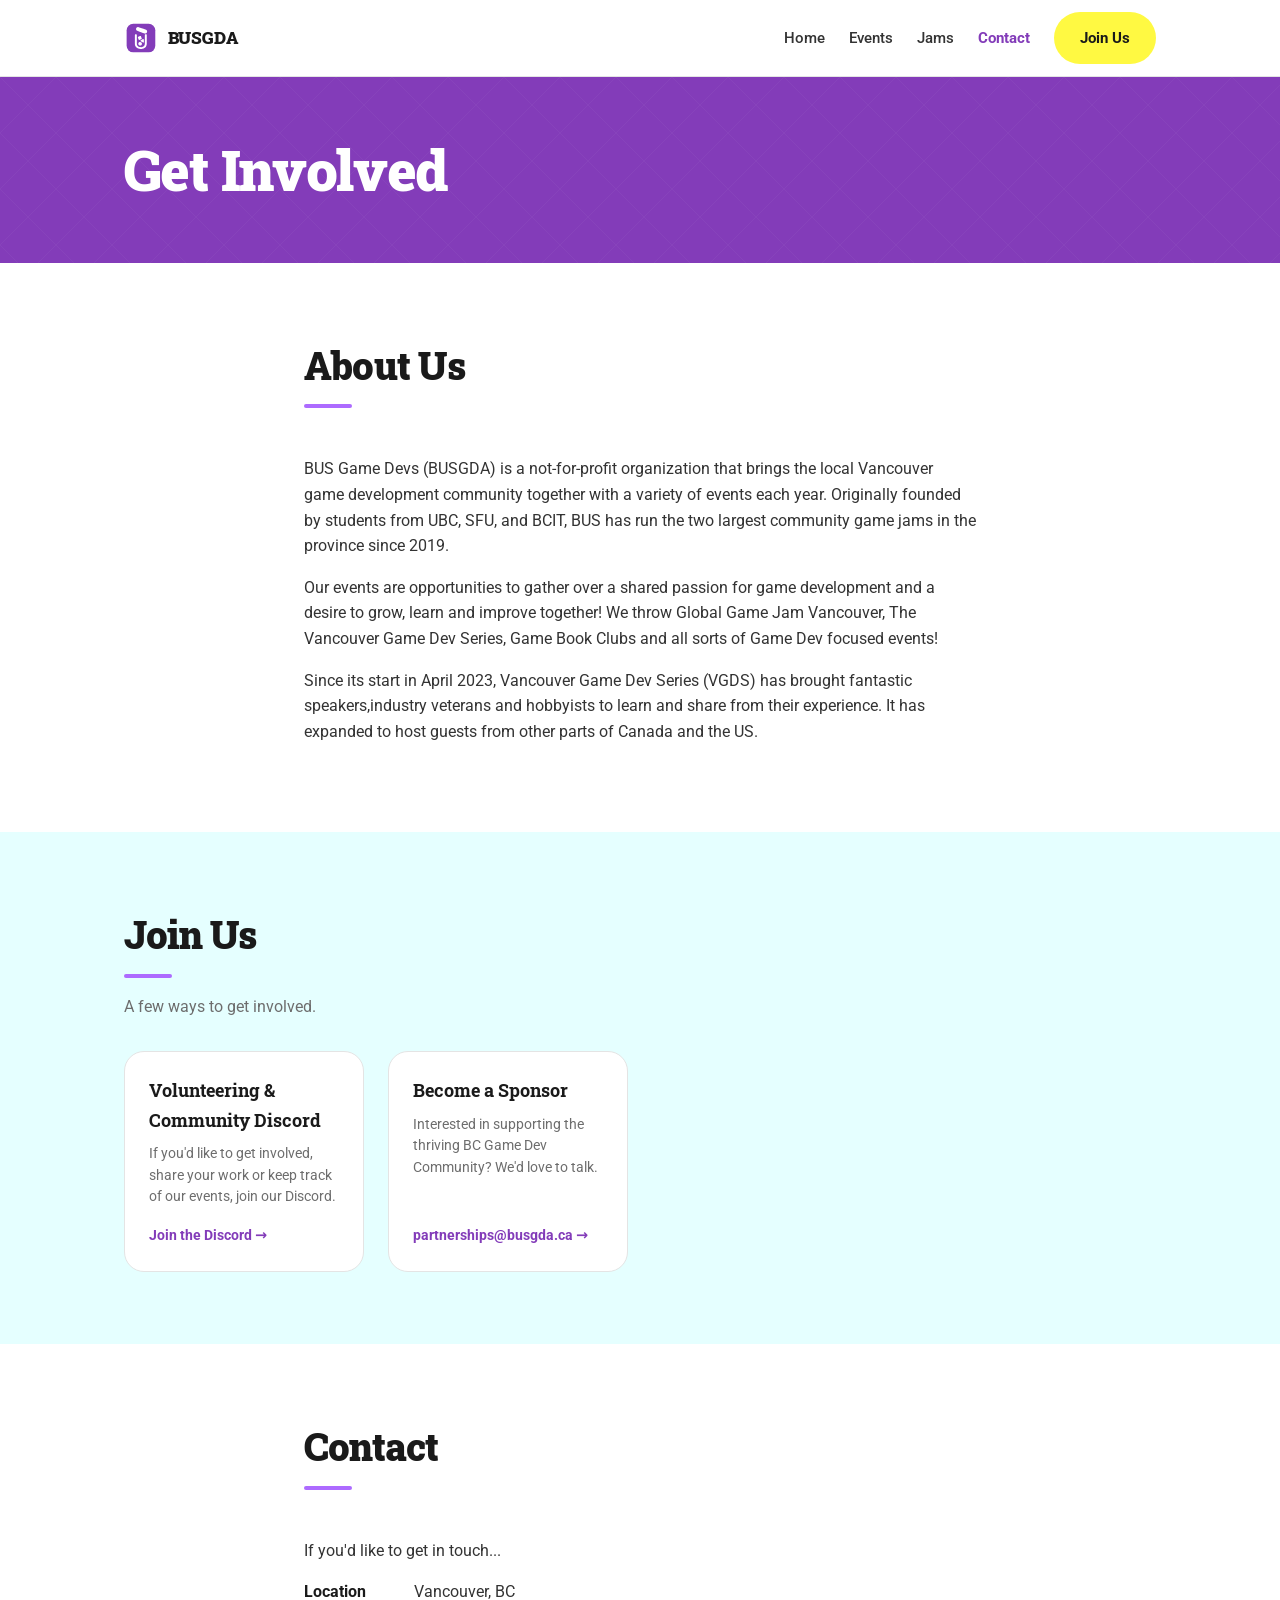
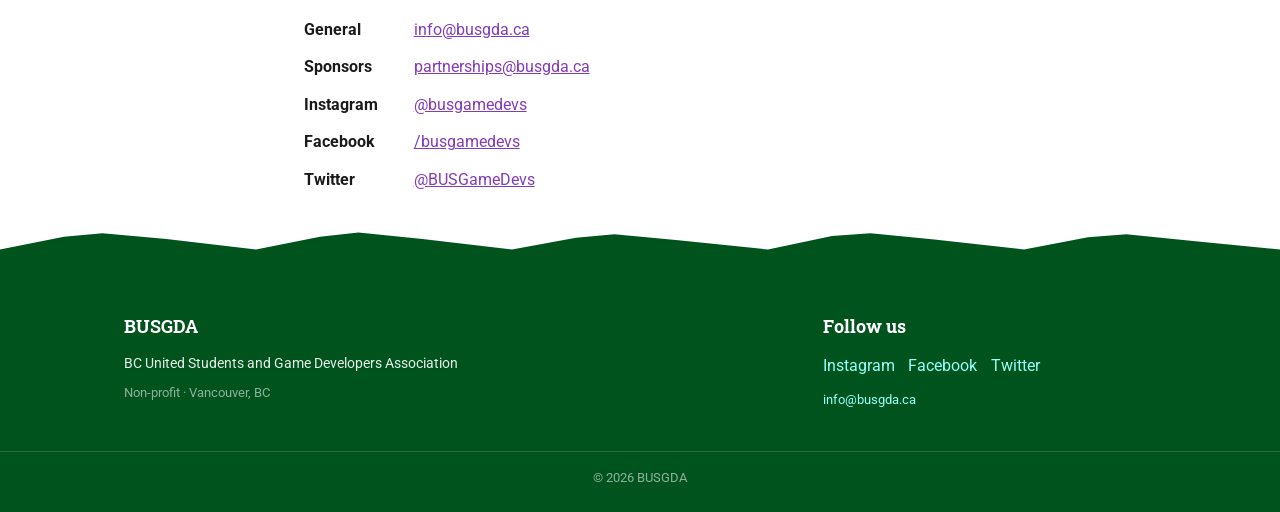
==== contact.html @ 0bbb5b32 "Demo" ====
<!DOCTYPE html>
<html lang="en">
<head>
  <meta charset="UTF-8">
  <meta name="viewport" content="width=device-width, initial-scale=1.0">
  <title>Contact & Join - BUSGDA</title>
  <meta name="description" content="Get in touch with BUSGDA, or find a way to get involved.">

  <link rel="icon" type="image/svg+xml" href="assets/logos/svgs/Logo-IconOnly-WhiteOnPurple-RoundedSquare.svg">

  <link rel="preconnect" href="https://fonts.googleapis.com">
  <link rel="preconnect" href="https://fonts.gstatic.com" crossorigin>
<link rel="stylesheet" href="css/styles.css">
<link href="https://fonts.googleapis.com/css2?family=Roboto+Slab:wght@400;700;900&family=Roboto:wght@400;500;700;900&display=swap" rel="stylesheet">
</head>
<body>

  <header class="site-header">
    <div class="container header-inner">
      <a href="index.html" class="brand">
        <img src="assets/logos/svgs/Logo-IconOnly-WhiteOnPurple-RoundedSquare.svg" alt="" class="brand-mark">
        <span class="brand-name">BUSGDA</span>
      </a>
      <nav class="site-nav" id="site-nav" aria-label="Main">
        <a href="index.html">Home</a>
        <a href="events.html">Events</a>
        <a href="jams.html">Jams</a>
        <a href="contact.html" aria-current="page">Contact</a>
      </nav>
      <a href="#join" class="btn btn-primary nav-cta">Join Us</a>
            <button class="nav-toggle" type="button" aria-label="Toggle menu" aria-expanded="false" aria-controls="site-nav">
        <span></span>
        <span></span>
        <span></span>
      </button>
    </div>
  </header>

  <header class="page-header">
    <div class="page-header-pattern" aria-hidden="true"></div>
    <div class="container">
      <h1 class="page-title">Get Involved</h1>
    </div>
  </header>

  <section class="section" id="about">
    <div class="container narrow">
      <h2 class="section-title">About Us</h2>
      <p>
        BUS Game Devs (BUSGDA) is a not-for-profit organization that brings
        the local Vancouver game development community together with a
        variety of events each year. Originally founded by students from UBC,
        SFU, and BCIT, BUS has run the two largest community game jams
        in the province since 2019. 
      </p>
      <p>
        Our events are opportunities to gather over a shared passion
         for game development and a desire to grow, learn and 
         improve together! We throw Global Game Jam Vancouver, The Vancouver Game Dev Series,
         Game Book Clubs and all sorts of Game Dev focused events!
      </p>
      <p>
        Since its start in April 2023, Vancouver Game Dev Series (VGDS) has brought 
        fantastic speakers,industry veterans and hobbyists to learn and share
        from their experience. It has expanded to host guests from other 
        parts of Canada and the US.
    </p>
    </div>
  </section>

  <section class="section section-alt" id="join">
    <div class="container">
      <h2 class="section-title">Join Us</h2>
      <p class="section-lead">A few ways to get involved.</p>
      <div class="join-grid">
        <div class="join-card">
          <h3>Volunteering & Community Discord</h3>
          <p>If you'd like to get involved, share your work or keep track of our events, join our Discord.</p>
          <a class="join-link" href="https://discord.gg/fd2dR9jjfb" target="_blank" rel="noopener">Join the Discord →</a>
        </div>
        <div class="join-card">
          <h3>Become a Sponsor</h3>
          <p>Interested in supporting the thriving BC Game Dev Community? We'd love to talk.</p>
          <a class="join-link" href="mailto:partnerships@busgda.ca">partnerships@busgda.ca →</a>
        </div>
        <!-- <div class="join-card">
          <h3>Any additions</h3>
          <p>What it is ig?</p>
          <span class="link-placeholder">Signup link</span>
        </div> -->
      </div>
    </div>
  </section>

  <section class="section" id="contact">
    <div class="container narrow">
      <h2 class="section-title">Contact</h2>
      <p>
        If you'd like to get in touch...
      </p>
      <ul class="contact-list">
        <li><strong>Location</strong> Vancouver, BC</li>
        <li><strong>General</strong> <a href="mailto:info@busgda.ca">info@busgda.ca</a></li>
        <li><strong>Sponsors</strong> <a href="mailto:partnerships@busgda.ca">partnerships@busgda.ca</a></li>
        <li><strong>Instagram</strong> <a href="https://www.instagram.com/busgamedevs/" target="_blank" rel="noopener">@busgamedevs</a></li>
        <li><strong>Facebook</strong> <a href="https://www.facebook.com/busgamedevs/" target="_blank" rel="noopener">/busgamedevs</a></li>
        <li><strong>Twitter</strong> <a href="https://twitter.com/BUSGameDevs" target="_blank" rel="noopener">@BUSGameDevs</a></li>
      </ul>
    </div>
  </section>
      
  
  
  <div class="footer-mountains" aria-hidden="true"></div>

  <footer class="site-footer">
    <div class="container footer-inner">
      <div class="footer-col">
        <h3>BUSGDA</h3>
        <p>BC United Students and Game Developers Association</p>
        <p class="footer-note">Non-profit · Vancouver, BC</p>
      </div>
      <div class="footer-col">
        <h3>Follow us</h3>
        <ul class="social-list">
          <li><a href="https://www.instagram.com/busgamedevs/" target="_blank" rel="noopener">Instagram</a></li>
          <li><a href="https://www.facebook.com/busgamedevs/" target="_blank" rel="noopener">Facebook</a></li>
          <li><a href="https://twitter.com/BUSGameDevs" target="_blank" rel="noopener">Twitter</a></li>
        </ul>
        <p class="footer-note"><a href="mailto:info@busgda.ca">info@busgda.ca</a></p>
          </div>
    </div>
    <div class="footer-bottom">
      <p>© <span id="year"></span> BUSGDA</p>
    </div>
  </footer>

  <script src="js/main.js"></script>
</body>
</html>
---- css/styles.css ----
/*Only change styles down here, no custom colors anywhere or it gets hard to track*/
:root {
  --purple:       #AD6BFF;
  --purple-deep:  #833CB9;
  --yellow:       #FFF942;
  --mint:         #96FFF7;
  --mint-light:   #E5FFFF;
  --teal:         #80EBDC;
  --teal-soft:    #A8FFFB;
  --teal-bright:  #49CCAB;
  --green:        #00683B;
  --green-deep:   #00531D;
  --green-mid:    #204E3A;
  --blue:         #28A1F8;
  --gold:         #BC8A03;

  --ink:      #1a1a1a;
  --body:     #333333;
  --muted:    #6d6d6d;
  --line:     #e4e4e4;
  --paper:    #ffffff;
  --paper-soft:#fafafa;

  /* Fonts */
  --font-display: 'Roboto Slab', Georgia, serif;
  --font-body:    'Roboto', system-ui, -apple-system, sans-serif;

  /* Layout */
  --container: 1080px;
  --radius:    12px;
  --radius-lg: 20px;

  --space-1: 0.5rem;
  --space-2: 1rem;
  --space-3: 1.5rem;
  --space-4: 2rem;
  --space-5: 3rem;
  --space-6: 4.5rem;
  --space-7: 6rem;
}

*, *::before, *::after { box-sizing: border-box; }

html { scroll-behavior: smooth; }

body {
  margin: 0;
  font-family: var(--font-body);
  font-size: 16px;
  line-height: 1.6;
  color: var(--body);
  background: var(--paper);
  -webkit-font-smoothing: antialiased;
}

img { max-width: 100%; display: block; }

a { color: var(--purple-deep); }

.container {
  width: 100%;
  max-width: var(--container);
  margin: 0 auto;
  padding: 0 var(--space-3);
}
.container.narrow { max-width: 720px; }

/*  Buttons  */

.btn {
  display: inline-flex;
  align-items: center;
  justify-content: center;
  padding: 0.75rem 1.5rem;
  border-radius: 999px;
  font-family: var(--font-body);
  font-weight: 700;
  font-size: 0.95rem;
  text-decoration: none;
  border: 2px solid transparent;
  cursor: pointer;
  transition: transform 0.12s ease, background 0.15s ease, color 0.15s ease;
}
.btn:hover { transform: translateY(-1px); }

.btn-primary {
  background: var(--yellow);
  color: var(--ink);
}
.btn-primary:hover { background: #fff; }

.btn-outline {
  background: transparent;
  color: #fff;
  border-color: rgba(255,255,255,0.55);
}
.btn-outline:hover { background: rgba(255,255,255,0.12); }

.btn-small { padding: 0.5rem 1rem; font-size: 0.85rem; }

/*  Header  */

.site-header {
  position: sticky;
  top: 0;
  z-index: 50;
  background: rgba(255,255,255,0.95);
  border-bottom: 1px solid var(--line);
}

.header-inner {
  display: flex;
  align-items: center;
  gap: var(--space-3);
  padding-top: 0.75rem;
  padding-bottom: 0.75rem;
}

.brand {
  display: inline-flex;
  align-items: center;
  gap: 0.6rem;
  text-decoration: none;
  color: var(--ink);
  font-weight: 900;
  font-family: var(--font-display);
}
.brand-mark {
  width: 34px;
  height: 34px;
  display: inline-flex;
  align-items: center;
  justify-content: center;
  background: var(--purple-deep);
  color: #fff;
  border-radius: 8px;
  font-size: 1.1rem;
}
.brand-name { font-size: 1.05rem; letter-spacing: -0.01em; }

.site-nav {
  display: none;
  flex-direction: column;
  position: absolute;
  top: 100%;
  left: 0;
  right: 0;
  background: #fff;
  border-bottom: 1px solid var(--line);
  padding: var(--space-2) var(--space-3);
  gap: 0.25rem;
}
.site-nav a {
  color: var(--body);
  text-decoration: none;
  font-weight: 500;
  font-size: 0.95rem;
  padding: 0.6rem 0;
}
.site-nav a:hover { color: var(--purple-deep); }

body.nav-open .site-nav { display: flex; }

.nav-cta { display: none; }

.nav-toggle {
  display: inline-flex;
  flex-direction: column;
  gap: 5px;
  background: transparent;
  border: 0;
  padding: 8px;
  margin-left: auto;
  cursor: pointer;
}
.nav-toggle span {
  display: block;
  width: 22px;
  height: 2px;
  background: var(--ink);
  border-radius: 2px;
  transition: transform 0.2s ease, opacity 0.2s ease;
}
body.nav-open .nav-toggle span:nth-child(1) {
  transform: translateY(7px) rotate(45deg);
}
body.nav-open .nav-toggle span:nth-child(2) { opacity: 0; }
body.nav-open .nav-toggle span:nth-child(3) {
  transform: translateY(-7px) rotate(-45deg);
}

@media (min-width: 720px) {
  .site-nav {
    display: flex;
    flex-direction: row;
    position: static;
    background: transparent;
    border-bottom: 0;
    padding: 0;
    gap: var(--space-3);
    margin-left: auto;
  }
  .site-nav a { padding: 0; }
  .nav-cta { display: inline-flex; }
  .nav-toggle { display: none; }
}

/*  Hero  */

.hero {
  position: relative;
  background: var(--purple-deep);
  color: #fff;
  padding: var(--space-7) 0;
  overflow: hidden;
}
.hero-pattern {
  position: absolute;
  inset: 0;
  pointer-events: none;
  opacity: 0.55;
  background-image:
    linear-gradient(45deg, transparent 49.4%, rgba(255,255,255,0.07) 49.4%, rgba(255,255,255,0.07) 50.6%, transparent 50.6%),
    linear-gradient(-45deg, transparent 49.4%, rgba(255,255,255,0.07) 49.4%, rgba(255,255,255,0.07) 50.6%, transparent 50.6%);
  background-size: 56px 56px;
}
.hero-inner {
  position: relative;
  z-index: 1;
  text-align: center;
}
.hero-sub {
  font-size: clamp(1rem, 2vw, 1.2rem);
  max-width: 44rem;
  margin: 0 auto var(--space-4);
  color: rgba(255,255,255,0.92);
  line-height: 1.55;
}
.hero-actions {
  display: flex;
  gap: var(--space-2);
  justify-content: center;
  flex-wrap: wrap;
}
.hero-logo-wrap {
  margin: 0 auto var(--space-4);
  max-width: 480px;
}
.hero-logo {
  width: 100%;
  height: auto;
  display: block;
}

/*  Sections  */

.section { padding: var(--space-6) 0; }
.section-alt { background: var(--mint-light); }

.section-title {
  font-family: var(--font-display);
  font-size: clamp(1.75rem, 4vw, 2.4rem);
  font-weight: 900;
  letter-spacing: -0.02em;
  color: var(--ink);
  margin: 0 0 var(--space-4);
  display: inline-block;
}
.section-title::after {
  content: "";
  display: block;
  width: 3rem;
  height: 4px;
  background: var(--purple);
  border-radius: 2px;
  margin-top: 0.5rem;
}
.section-title-spaced { margin-top: var(--space-6); }

.section-lead {
  max-width: 40rem;
  margin: -1rem 0 var(--space-4);
  color: var(--muted);
}

.empty-state {
  color: var(--muted);
  font-style: italic;
  grid-column: 1 / -1;
}

/*   FLAG temporary. */

.placeholder-img {
  display: flex;
  align-items: center;
  justify-content: center;
  width: 100%;
  aspect-ratio: 16 / 9;
  background: #0a0a0a;
  color: #39FF14;
  font-family: ui-monospace, 'SF Mono', Menlo, Consolas, monospace;
  font-size: 0.7rem;
  letter-spacing: 0.15em;
  text-transform: uppercase;
  border: 1px dashed #39FF14;
  border-radius: var(--radius);
  text-align: center;
  padding: 0.5rem;
}

/*  Events  */

.event-grid {
  display: grid;
  grid-template-columns: repeat(auto-fill, minmax(280px, 1fr));
  gap: var(--space-3);
}

.event-card {
  background: var(--paper);
  border: 1px solid var(--line);
  border-radius: var(--radius-lg);
  overflow: hidden;
  display: flex;
  flex-direction: column;
  transition: transform 0.15s ease, box-shadow 0.15s ease;
}
.event-card:hover {
  transform: translateY(-2px);
  box-shadow: 0 10px 28px rgba(0,0,0,0.08);
}
.event-card-past { opacity: 0.68; }
.event-card-past:hover { opacity: 1; }

.event-image {
  width: 100%;
  aspect-ratio: 16 / 9;
  object-fit: cover;
}

.event-body {
  padding: var(--space-3);
  display: flex;
  flex-direction: column;
  gap: 0.4rem;
  flex: 1;
}
.event-date {
  margin: 0;
  font-size: 0.78rem;
  font-weight: 700;
  color: var(--purple-deep);
  text-transform: uppercase;
  letter-spacing: 0.06em;
}
.event-title {
  font-family: var(--font-display);
  font-size: 1.2rem;
  margin: 0;
  color: var(--ink);
}
.event-location, .event-desc {
  margin: 0;
  font-size: 0.9rem;
  color: var(--muted);
  line-height: 1.5;
}
.event-actions {
  margin-top: auto;
  padding-top: var(--space-2);
}

/*  Jams  */

.jam-grid {
  display: grid;
  grid-template-columns: repeat(auto-fill, minmax(260px, 1fr));
  gap: var(--space-3);
}

.jam-card {
  background: var(--paper);
  border: 1px solid var(--line);
  border-radius: var(--radius-lg);
  padding: var(--space-3);
  display: flex;
  flex-direction: column;
  gap: 0.75rem;
}
.jam-logo-wrap {
  height: 120px;
  display: flex;
  align-items: center;
  justify-content: center;
  background: var(--paper-soft);
  border-radius: var(--radius);
  overflow: hidden;
}
.jam-logo {
  max-width: 80%;
  max-height: 80%;
  object-fit: contain;
}
.jam-logo-placeholder {
  width: 100%;
  height: 100%;
  aspect-ratio: auto;
  border-radius: 0;
}
.jam-name {
  font-family: var(--font-display);
  font-size: 1.15rem;
  margin: 0;
  color: var(--ink);
}
.jam-blurb {
  margin: 0;
  font-size: 0.9rem;
  color: var(--muted);
  line-height: 1.5;
  flex: 1;
}
.jam-link {
  font-weight: 700;
  font-size: 0.9rem;
  color: var(--purple-deep);
  text-decoration: none;
}
.jam-link:hover { text-decoration: underline; }

/*  Sponsors  */

.sponsor-grid {
  display: grid;
  grid-template-columns: repeat(auto-fill, minmax(160px, 1fr));
  gap: var(--space-3);
}
.sponsor {
  display: flex;
  align-items: center;
  justify-content: center;
  aspect-ratio: 3 / 2;
  padding: 1.25rem;
  background: var(--paper);
  border: 1px solid var(--line);
  border-radius: var(--radius);
  text-decoration: none;
  transition: transform 0.15s ease, box-shadow 0.15s ease;
}
.sponsor:hover {
  transform: translateY(-2px);
  box-shadow: 0 8px 20px rgba(0,0,0,0.07);
}
.sponsor img {
  max-width: 100%;
  max-height: 100%;
  object-fit: contain;
}
.sponsor-placeholder {
  aspect-ratio: auto;
  width: 100%;
  height: 100%;
  border-radius: 0;
  font-size: 0.65rem;
}

/*  Join  */

.join-grid {
  display: grid;
  grid-template-columns: repeat(auto-fill, minmax(240px, 1fr));
  gap: var(--space-3);
}
.join-card {
  background: var(--paper);
  border: 1px solid var(--line);
  border-radius: var(--radius-lg);
  padding: var(--space-3);
  display: flex;
  flex-direction: column;
  gap: 0.5rem;
}
.join-card h3 {
  font-family: var(--font-display);
  font-size: 1.15rem;
  margin: 0;
  color: var(--ink);
}
.join-card p {
  margin: 0;
  font-size: 0.9rem;
  color: var(--muted);
  line-height: 1.5;
}
.link-placeholder {
  margin-top: auto;
  padding-top: 0.5rem;
  font-size: 0.8rem;
  font-style: italic;
  color: var(--gold);
}

/*  Footer  */

.site-footer {
  background: var(--green-deep);
  color: rgba(255,255,255,0.9);
  padding: var(--space-5) 0 var(--space-3);
}
.footer-inner {
  display: grid;
  grid-template-columns: 1fr;
  gap: var(--space-4);
}
@media (min-width: 640px) {
  .footer-inner { grid-template-columns: 2fr 1fr; }
}
.footer-col h3 {
  font-family: var(--font-display);
  font-size: 1.1rem;
  color: #fff;
  margin: 0 0 0.75rem;
}
.footer-col p {
  margin: 0 0 0.5rem;
  font-size: 0.9rem;
  line-height: 1.55;
}
.footer-col a {
  color: var(--mint);
  text-decoration: none;
}
.footer-col a:hover { text-decoration: underline; }
.footer-note {
  color: rgba(255,255,255,0.55) !important;
  font-size: 0.82rem !important;
}
.social-list {
  list-style: none;
  padding: 0;
  margin: 0 0 0.75rem;
  display: flex;
  flex-wrap: wrap;
  gap: 0.85rem;
}
.footer-bottom {
  border-top: 1px solid rgba(255,255,255,0.15);
  margin-top: var(--space-4);
  padding-top: var(--space-2);
  text-align: center;
  font-size: 0.8rem;
  color: rgba(255,255,255,0.55);
}
.footer-bottom p { margin: 0; }

/*  Sub-page header  */

.page-header {
  position: relative;
  background: var(--purple-deep);
  color: #fff;
  padding: var(--space-5) 0;
  overflow: hidden;
}
.page-header-pattern {
  position: absolute;
  inset: 0;
  pointer-events: none;
  opacity: 0.55;
  background-image:
    linear-gradient(45deg, transparent 49.4%, rgba(255,255,255,0.07) 49.4%, rgba(255,255,255,0.07) 50.6%, transparent 50.6%),
    linear-gradient(-45deg, transparent 49.4%, rgba(255,255,255,0.07) 49.4%, rgba(255,255,255,0.07) 50.6%, transparent 50.6%);
  background-size: 56px 56px;
}
.page-title {
  position: relative;
  z-index: 1;
  font-family: var(--font-display);
  font-size: clamp(2rem, 6vw, 3.5rem);
  font-weight: 900;
  letter-spacing: -0.02em;
  margin: 0;
}

.site-nav a[aria-current="page"] {
  color: var(--purple-deep);
  font-weight: 700;
}

img.brand-mark {
  border-radius: 8px;
  object-fit: contain;
  background: transparent;
}

/*  Callout for focus eventbrite */

.callout {
  background: var(--mint-light);
  border-left: 4px solid var(--purple);
  border-radius: var(--radius);
  padding: var(--space-2) var(--space-3);
  margin-bottom: var(--space-4);
}
.callout p { margin: 0; }

.section-more {
  margin-top: var(--space-3);
}

/*  Contact list  */

.contact-list {
  list-style: none;
  padding: 0;
  margin: 0;
  display: grid;
  gap: 0.75rem;
}
.contact-list li {
  display: flex;
  flex-wrap: wrap;
  gap: 0.5rem 0.85rem;
  align-items: baseline;
}
.contact-list strong {
  min-width: 6rem;
  color: var(--ink);
}

/*  Join card link  */

.join-link {
  margin-top: auto;
  padding-top: 0.5rem;
  font-weight: 700;
  font-size: 0.9rem;
  color: var(--purple-deep);
  text-decoration: none;
}
.join-link:hover { text-decoration: underline; }


/* mobile support*/
.site-nav { display: none; }
@media (min-width: 720px) {
  .site-nav { display: flex; }
}


/*Art*/
.site-footer {
  position: relative;
}

.site-footer::before {
  content: "";
  position: absolute;
  left: 0;
  right: 0;
  top: -68px;
  height: 70px;
  background-image: url("data:image/svg+xml;utf8,<svg xmlns='http://www.w3.org/2000/svg' viewBox='0 0 2000 120' preserveAspectRatio='none'><path fill='%2300531D' d='M0,90 L100,68 L160,62 L260,72 L400,90 L500,68 L560,61 L660,72 L800,90 L900,70 L960,64 L1060,74 L1200,90 L1300,67 L1360,62 L1460,73 L1600,90 L1700,69 L1760,64 L1860,75 L2000,90 L2000,120 L0,120 Z'/></svg>");
  background-repeat: no-repeat;
  background-size: 100% 100%;
  pointer-events: none;
}
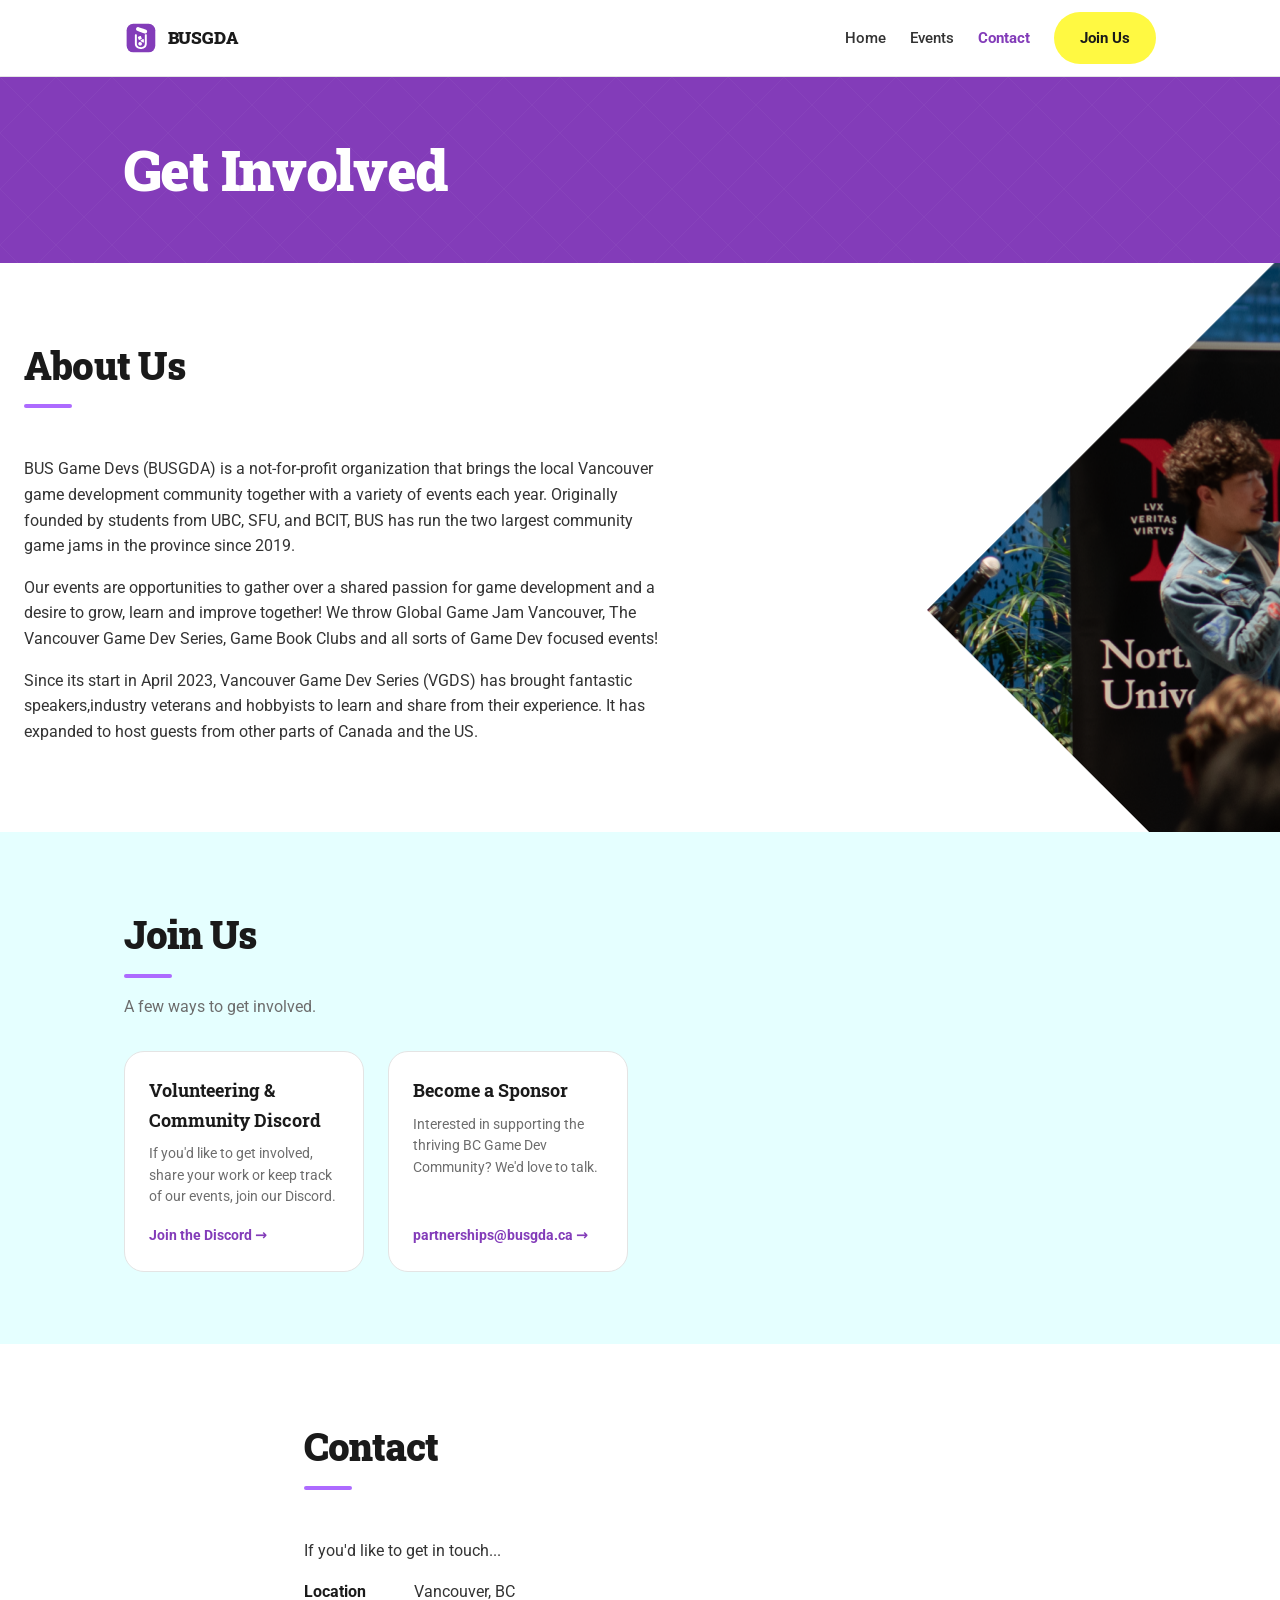
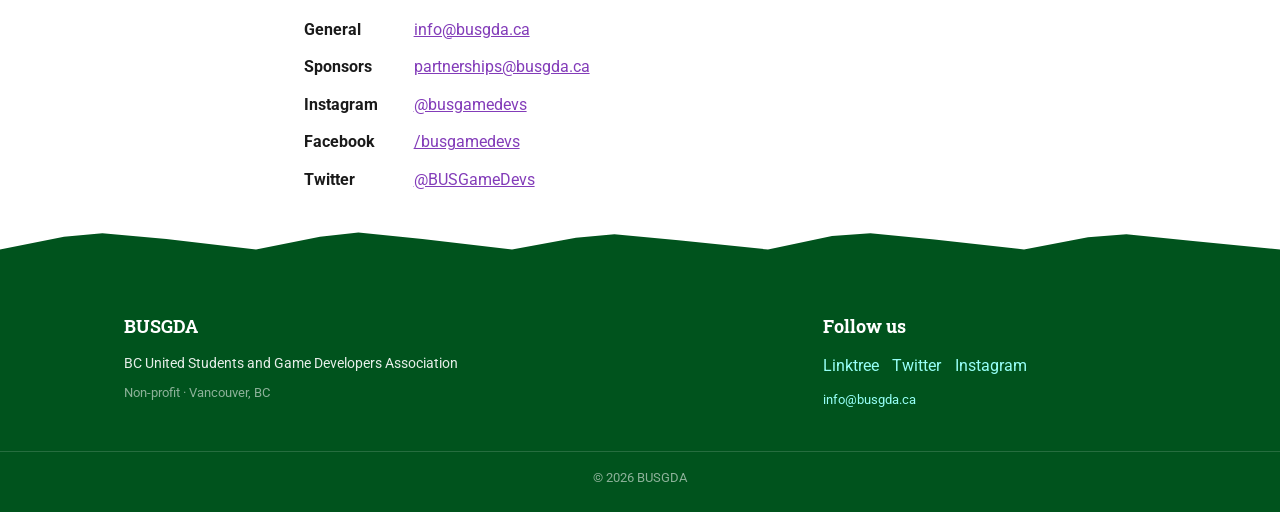
==== commit 57e854c0: "Kyle update! Adding photos and content" ====
--- a/contact.html
+++ b/contact.html
@@ -1,5 +1,6 @@
 <!DOCTYPE html>
 <html lang="en">
+
 <head>
   <meta charset="UTF-8">
   <meta name="viewport" content="width=device-width, initial-scale=1.0">
@@ -10,9 +11,12 @@
 
   <link rel="preconnect" href="https://fonts.googleapis.com">
   <link rel="preconnect" href="https://fonts.gstatic.com" crossorigin>
-<link rel="stylesheet" href="css/styles.css">
-<link href="https://fonts.googleapis.com/css2?family=Roboto+Slab:wght@400;700;900&family=Roboto:wght@400;500;700;900&display=swap" rel="stylesheet">
+  <link rel="stylesheet" href="css/styles.css">
+  <link
+    href="https://fonts.googleapis.com/css2?family=Roboto+Slab:wght@400;700;900&family=Roboto:wght@400;500;700;900&display=swap"
+    rel="stylesheet">
 </head>
+
 <body>
 
   <header class="site-header">
@@ -24,11 +28,10 @@
       <nav class="site-nav" id="site-nav" aria-label="Main">
         <a href="index.html">Home</a>
         <a href="events.html">Events</a>
-        <a href="jams.html">Jams</a>
         <a href="contact.html" aria-current="page">Contact</a>
       </nav>
       <a href="#join" class="btn btn-primary nav-cta">Join Us</a>
-            <button class="nav-toggle" type="button" aria-label="Toggle menu" aria-expanded="false" aria-controls="site-nav">
+      <button class="nav-toggle" type="button" aria-label="Toggle menu" aria-expanded="false" aria-controls="site-nav">
         <span></span>
         <span></span>
         <span></span>
@@ -43,28 +46,30 @@
     </div>
   </header>
 
-  <section class="section" id="about">
-    <div class="container narrow">
-      <h2 class="section-title">About Us</h2>
-      <p>
-        BUS Game Devs (BUSGDA) is a not-for-profit organization that brings
-        the local Vancouver game development community together with a
-        variety of events each year. Originally founded by students from UBC,
-        SFU, and BCIT, BUS has run the two largest community game jams
-        in the province since 2019. 
-      </p>
-      <p>
-        Our events are opportunities to gather over a shared passion
-         for game development and a desire to grow, learn and 
-         improve together! We throw Global Game Jam Vancouver, The Vancouver Game Dev Series,
-         Game Book Clubs and all sorts of Game Dev focused events!
-      </p>
-      <p>
-        Since its start in April 2023, Vancouver Game Dev Series (VGDS) has brought 
-        fantastic speakers,industry veterans and hobbyists to learn and share
-        from their experience. It has expanded to host guests from other 
-        parts of Canada and the US.
-    </p>
+  <section class="section  landing-about-us" id="about">
+    <div class="about-text">
+      <div class="container">
+        <h2 class="section-title">About Us</h2>
+        <p>
+          BUS Game Devs (BUSGDA) is a not-for-profit organization that brings
+          the local Vancouver game development community together with a
+          variety of events each year. Originally founded by students from UBC,
+          SFU, and BCIT, BUS has run the two largest community game jams
+          in the province since 2019.
+        </p>
+        <p>
+          Our events are opportunities to gather over a shared passion
+          for game development and a desire to grow, learn and
+          improve together! We throw Global Game Jam Vancouver, The Vancouver Game Dev Series,
+          Game Book Clubs and all sorts of Game Dev focused events!
+        </p>
+        <p>
+          Since its start in April 2023, Vancouver Game Dev Series (VGDS) has brought
+          fantastic speakers,industry veterans and hobbyists to learn and share
+          from their experience. It has expanded to host guests from other
+          parts of Canada and the US.
+        </p>
+      </div>
     </div>
   </section>
 
@@ -76,7 +81,8 @@
         <div class="join-card">
           <h3>Volunteering & Community Discord</h3>
           <p>If you'd like to get involved, share your work or keep track of our events, join our Discord.</p>
-          <a class="join-link" href="https://discord.gg/fd2dR9jjfb" target="_blank" rel="noopener">Join the Discord →</a>
+          <a class="join-link" href="https://discord.gg/fd2dR9jjfb" target="_blank" rel="noopener">Join the Discord
+            →</a>
         </div>
         <div class="join-card">
           <h3>Become a Sponsor</h3>
@@ -102,15 +108,18 @@
         <li><strong>Location</strong> Vancouver, BC</li>
         <li><strong>General</strong> <a href="mailto:info@busgda.ca">info@busgda.ca</a></li>
         <li><strong>Sponsors</strong> <a href="mailto:partnerships@busgda.ca">partnerships@busgda.ca</a></li>
-        <li><strong>Instagram</strong> <a href="https://www.instagram.com/busgamedevs/" target="_blank" rel="noopener">@busgamedevs</a></li>
-        <li><strong>Facebook</strong> <a href="https://www.facebook.com/busgamedevs/" target="_blank" rel="noopener">/busgamedevs</a></li>
-        <li><strong>Twitter</strong> <a href="https://twitter.com/BUSGameDevs" target="_blank" rel="noopener">@BUSGameDevs</a></li>
+        <li><strong>Instagram</strong> <a href="https://www.instagram.com/busgamedevs/" target="_blank"
+            rel="noopener">@busgamedevs</a></li>
+        <li><strong>Facebook</strong> <a href="https://www.facebook.com/busgamedevs/" target="_blank"
+            rel="noopener">/busgamedevs</a></li>
+        <li><strong>Twitter</strong> <a href="https://twitter.com/BUSGameDevs" target="_blank"
+            rel="noopener">@BUSGameDevs</a></li>
       </ul>
     </div>
   </section>
-      
-  
-  
+
+
+
   <div class="footer-mountains" aria-hidden="true"></div>
 
   <footer class="site-footer">
@@ -123,12 +132,12 @@
       <div class="footer-col">
         <h3>Follow us</h3>
         <ul class="social-list">
+          <li><a href="https://linktr.ee/busgamedevs" target="_blank" rel="noopener">Linktree</a></li>
+          <li><a href="https://twitter.com/BUSGameDevs" target="_blank" rel="noopener">Twitter</a></li>
           <li><a href="https://www.instagram.com/busgamedevs/" target="_blank" rel="noopener">Instagram</a></li>
-          <li><a href="https://www.facebook.com/busgamedevs/" target="_blank" rel="noopener">Facebook</a></li>
-          <li><a href="https://twitter.com/BUSGameDevs" target="_blank" rel="noopener">Twitter</a></li>
         </ul>
         <p class="footer-note"><a href="mailto:info@busgda.ca">info@busgda.ca</a></p>
-          </div>
+      </div>
     </div>
     <div class="footer-bottom">
       <p>© <span id="year"></span> BUSGDA</p>
@@ -137,4 +146,5 @@
 
   <script src="js/main.js"></script>
 </body>
+
 </html>
--- a/css/styles.css
+++ b/css/styles.css
@@ -1,34 +1,33 @@
-
 /*Only change styles down here, no custom colors anywhere or it gets hard to track*/
 :root {
-  --purple:       #AD6BFF;
-  --purple-deep:  #833CB9;
-  --yellow:       #FFF942;
-  --mint:         #96FFF7;
-  --mint-light:   #E5FFFF;
-  --teal:         #80EBDC;
-  --teal-soft:    #A8FFFB;
-  --teal-bright:  #49CCAB;
-  --green:        #00683B;
-  --green-deep:   #00531D;
-  --green-mid:    #204E3A;
-  --blue:         #28A1F8;
-  --gold:         #BC8A03;
-
-  --ink:      #1a1a1a;
-  --body:     #333333;
-  --muted:    #6d6d6d;
-  --line:     #e4e4e4;
-  --paper:    #ffffff;
-  --paper-soft:#fafafa;
+  --purple: #AD6BFF;
+  --purple-deep: #833CB9;
+  --yellow: #FFF942;
+  --mint: #96FFF7;
+  --mint-light: #E5FFFF;
+  --teal: #80EBDC;
+  --teal-soft: #A8FFFB;
+  --teal-bright: #49CCAB;
+  --green: #00683B;
+  --green-deep: #00531D;
+  --green-mid: #204E3A;
+  --blue: #28A1F8;
+  --gold: #BC8A03;
+
+  --ink: #1a1a1a;
+  --body: #333333;
+  --muted: #6d6d6d;
+  --line: #e4e4e4;
+  --paper: #ffffff;
+  --paper-soft: #fafafa;
 
   /* Fonts */
   --font-display: 'Roboto Slab', Georgia, serif;
-  --font-body:    'Roboto', system-ui, -apple-system, sans-serif;
+  --font-body: 'Roboto', system-ui, -apple-system, sans-serif;
 
   /* Layout */
   --container: 1080px;
-  --radius:    12px;
+  --radius: 12px;
   --radius-lg: 20px;
 
   --space-1: 0.5rem;
@@ -40,9 +39,15 @@
   --space-7: 6rem;
 }
 
-*, *::before, *::after { box-sizing: border-box; }
-
-html { scroll-behavior: smooth; }
+*,
+*::before,
+*::after {
+  box-sizing: border-box;
+}
+
+html {
+  scroll-behavior: smooth;
+}
 
 body {
   margin: 0;
@@ -54,9 +59,14 @@
   -webkit-font-smoothing: antialiased;
 }
 
-img { max-width: 100%; display: block; }
-
-a { color: var(--purple-deep); }
+img {
+  max-width: 100%;
+  display: block;
+}
+
+a {
+  color: var(--purple-deep);
+}
 
 .container {
   width: 100%;
@@ -64,7 +74,60 @@
   margin: 0 auto;
   padding: 0 var(--space-3);
 }
-.container.narrow { max-width: 720px; }
+
+.container.narrow {
+  max-width: 720px;
+}
+
+.about-text {
+  max-width: 700px;
+}
+
+.landing-about-us {
+  background-image: url("../assets/marketingPhotos/VGDSPhoto1.png");
+  background-size: auto;
+
+  background-repeat: no-repeat;
+  background-position: calc(50% + 900px) calc(10% - 200px);
+}
+
+.landing-next-up {
+  background-image: url("../assets/marketingPhotos/BCGameJamPhoto1.png");
+  background-size: auto;
+
+  background-position: calc(50% - 800px) calc(50%);
+  background-repeat: no-repeat;
+}
+
+.landing-next-up-content {
+  padding-left: 400px
+}
+
+.hstack {
+  display: flex;
+  flex-direction: row;
+  align-items: center;
+  overflow: hidden;
+  gap: 0.5rem;
+  padding: 0px;
+}
+
+.diamond-style {
+
+  flex: 0 0 auto;
+  height: 500px;
+  object-fit: cover;
+  overflow: hidden;
+}
+
+
+
+.hstack>* {
+  overflow: hidden;
+  flex-shrink: 1;
+  justify-content: flex-start;
+}
+
 
 /*  Buttons  */
 
@@ -82,22 +145,34 @@
   cursor: pointer;
   transition: transform 0.12s ease, background 0.15s ease, color 0.15s ease;
 }
-.btn:hover { transform: translateY(-1px); }
+
+.btn:hover {
+  transform: translateY(-1px);
+}
 
 .btn-primary {
   background: var(--yellow);
   color: var(--ink);
 }
-.btn-primary:hover { background: #fff; }
+
+.btn-primary:hover {
+  background: #fff;
+}
 
 .btn-outline {
   background: transparent;
   color: #fff;
-  border-color: rgba(255,255,255,0.55);
-}
-.btn-outline:hover { background: rgba(255,255,255,0.12); }
-
-.btn-small { padding: 0.5rem 1rem; font-size: 0.85rem; }
+  border-color: rgba(255, 255, 255, 0.55);
+}
+
+.btn-outline:hover {
+  background: rgba(255, 255, 255, 0.12);
+}
+
+.btn-small {
+  padding: 0.5rem 1rem;
+  font-size: 0.85rem;
+}
 
 /*  Header  */
 
@@ -105,7 +180,7 @@
   position: sticky;
   top: 0;
   z-index: 50;
-  background: rgba(255,255,255,0.95);
+  background: rgba(255, 255, 255, 0.95);
   border-bottom: 1px solid var(--line);
 }
 
@@ -126,6 +201,7 @@
   font-weight: 900;
   font-family: var(--font-display);
 }
+
 .brand-mark {
   width: 34px;
   height: 34px;
@@ -137,7 +213,11 @@
   border-radius: 8px;
   font-size: 1.1rem;
 }
-.brand-name { font-size: 1.05rem; letter-spacing: -0.01em; }
+
+.brand-name {
+  font-size: 1.05rem;
+  letter-spacing: -0.01em;
+}
 
 .site-nav {
   display: none;
@@ -151,6 +231,7 @@
   padding: var(--space-2) var(--space-3);
   gap: 0.25rem;
 }
+
 .site-nav a {
   color: var(--body);
   text-decoration: none;
@@ -158,11 +239,18 @@
   font-size: 0.95rem;
   padding: 0.6rem 0;
 }
-.site-nav a:hover { color: var(--purple-deep); }
-
-body.nav-open .site-nav { display: flex; }
-
-.nav-cta { display: none; }
+
+.site-nav a:hover {
+  color: var(--purple-deep);
+}
+
+body.nav-open .site-nav {
+  display: flex;
+}
+
+.nav-cta {
+  display: none;
+}
 
 .nav-toggle {
   display: inline-flex;
@@ -174,6 +262,7 @@
   margin-left: auto;
   cursor: pointer;
 }
+
 .nav-toggle span {
   display: block;
   width: 22px;
@@ -182,10 +271,15 @@
   border-radius: 2px;
   transition: transform 0.2s ease, opacity 0.2s ease;
 }
+
 body.nav-open .nav-toggle span:nth-child(1) {
   transform: translateY(7px) rotate(45deg);
 }
-body.nav-open .nav-toggle span:nth-child(2) { opacity: 0; }
+
+body.nav-open .nav-toggle span:nth-child(2) {
+  opacity: 0;
+}
+
 body.nav-open .nav-toggle span:nth-child(3) {
   transform: translateY(-7px) rotate(-45deg);
 }
@@ -201,10 +295,23 @@
     gap: var(--space-3);
     margin-left: auto;
   }
-  .site-nav a { padding: 0; }
-  .nav-cta { display: inline-flex; }
-  .nav-toggle { display: none; }
-}
+
+  .site-nav a {
+    padding: 0;
+  }
+
+  .nav-cta {
+    display: inline-flex;
+  }
+
+  .nav-toggle {
+    display: none;
+  }
+}
+
+/* Index */
+
+
 
 /*  Hero  */
 
@@ -215,38 +322,44 @@
   padding: var(--space-7) 0;
   overflow: hidden;
 }
+
 .hero-pattern {
   position: absolute;
   inset: 0;
   pointer-events: none;
   opacity: 0.55;
   background-image:
-    linear-gradient(45deg, transparent 49.4%, rgba(255,255,255,0.07) 49.4%, rgba(255,255,255,0.07) 50.6%, transparent 50.6%),
-    linear-gradient(-45deg, transparent 49.4%, rgba(255,255,255,0.07) 49.4%, rgba(255,255,255,0.07) 50.6%, transparent 50.6%);
+    linear-gradient(45deg, transparent 49.4%, rgba(255, 255, 255, 0.07) 49.4%, rgba(255, 255, 255, 0.07) 50.6%, transparent 50.6%),
+    linear-gradient(-45deg, transparent 49.4%, rgba(255, 255, 255, 0.07) 49.4%, rgba(255, 255, 255, 0.07) 50.6%, transparent 50.6%);
   background-size: 56px 56px;
 }
+
 .hero-inner {
   position: relative;
   z-index: 1;
   text-align: center;
 }
+
 .hero-sub {
   font-size: clamp(1rem, 2vw, 1.2rem);
   max-width: 44rem;
   margin: 0 auto var(--space-4);
-  color: rgba(255,255,255,0.92);
+  color: rgba(255, 255, 255, 0.92);
   line-height: 1.55;
 }
+
 .hero-actions {
   display: flex;
   gap: var(--space-2);
   justify-content: center;
   flex-wrap: wrap;
 }
+
 .hero-logo-wrap {
   margin: 0 auto var(--space-4);
   max-width: 480px;
 }
+
 .hero-logo {
   width: 100%;
   height: auto;
@@ -255,8 +368,13 @@
 
 /*  Sections  */
 
-.section { padding: var(--space-6) 0; }
-.section-alt { background: var(--mint-light); }
+.section {
+  padding: var(--space-6) 0;
+}
+
+.section-alt {
+  background: var(--mint-light);
+}
 
 .section-title {
   font-family: var(--font-display);
@@ -267,6 +385,7 @@
   margin: 0 0 var(--space-4);
   display: inline-block;
 }
+
 .section-title::after {
   content: "";
   display: block;
@@ -276,7 +395,10 @@
   border-radius: 2px;
   margin-top: 0.5rem;
 }
-.section-title-spaced { margin-top: var(--space-6); }
+
+.section-title-spaced {
+  margin-top: var(--space-6);
+}
 
 .section-lead {
   max-width: 40rem;
@@ -327,12 +449,19 @@
   flex-direction: column;
   transition: transform 0.15s ease, box-shadow 0.15s ease;
 }
+
 .event-card:hover {
   transform: translateY(-2px);
-  box-shadow: 0 10px 28px rgba(0,0,0,0.08);
-}
-.event-card-past { opacity: 0.68; }
-.event-card-past:hover { opacity: 1; }
+  box-shadow: 0 10px 28px rgba(0, 0, 0, 0.08);
+}
+
+.event-card-past {
+  opacity: 0.68;
+}
+
+.event-card-past:hover {
+  opacity: 1;
+}
 
 .event-image {
   width: 100%;
@@ -347,6 +476,7 @@
   gap: 0.4rem;
   flex: 1;
 }
+
 .event-date {
   margin: 0;
   font-size: 0.78rem;
@@ -355,18 +485,22 @@
   text-transform: uppercase;
   letter-spacing: 0.06em;
 }
+
 .event-title {
   font-family: var(--font-display);
   font-size: 1.2rem;
   margin: 0;
   color: var(--ink);
 }
-.event-location, .event-desc {
+
+.event-location,
+.event-desc {
   margin: 0;
   font-size: 0.9rem;
   color: var(--muted);
   line-height: 1.5;
 }
+
 .event-actions {
   margin-top: auto;
   padding-top: var(--space-2);
@@ -389,6 +523,7 @@
   flex-direction: column;
   gap: 0.75rem;
 }
+
 .jam-logo-wrap {
   height: 120px;
   display: flex;
@@ -398,23 +533,27 @@
   border-radius: var(--radius);
   overflow: hidden;
 }
+
 .jam-logo {
   max-width: 80%;
   max-height: 80%;
   object-fit: contain;
 }
+
 .jam-logo-placeholder {
   width: 100%;
   height: 100%;
   aspect-ratio: auto;
   border-radius: 0;
 }
+
 .jam-name {
   font-family: var(--font-display);
   font-size: 1.15rem;
   margin: 0;
   color: var(--ink);
 }
+
 .jam-blurb {
   margin: 0;
   font-size: 0.9rem;
@@ -422,13 +561,17 @@
   line-height: 1.5;
   flex: 1;
 }
+
 .jam-link {
   font-weight: 700;
   font-size: 0.9rem;
   color: var(--purple-deep);
   text-decoration: none;
 }
-.jam-link:hover { text-decoration: underline; }
+
+.jam-link:hover {
+  text-decoration: underline;
+}
 
 /*  Sponsors  */
 
@@ -437,6 +580,7 @@
   grid-template-columns: repeat(auto-fill, minmax(160px, 1fr));
   gap: var(--space-3);
 }
+
 .sponsor {
   display: flex;
   align-items: center;
@@ -449,15 +593,18 @@
   text-decoration: none;
   transition: transform 0.15s ease, box-shadow 0.15s ease;
 }
+
 .sponsor:hover {
   transform: translateY(-2px);
-  box-shadow: 0 8px 20px rgba(0,0,0,0.07);
-}
+  box-shadow: 0 8px 20px rgba(0, 0, 0, 0.07);
+}
+
 .sponsor img {
   max-width: 100%;
   max-height: 100%;
   object-fit: contain;
 }
+
 .sponsor-placeholder {
   aspect-ratio: auto;
   width: 100%;
@@ -473,6 +620,7 @@
   grid-template-columns: repeat(auto-fill, minmax(240px, 1fr));
   gap: var(--space-3);
 }
+
 .join-card {
   background: var(--paper);
   border: 1px solid var(--line);
@@ -482,18 +630,21 @@
   flex-direction: column;
   gap: 0.5rem;
 }
+
 .join-card h3 {
   font-family: var(--font-display);
   font-size: 1.15rem;
   margin: 0;
   color: var(--ink);
 }
+
 .join-card p {
   margin: 0;
   font-size: 0.9rem;
   color: var(--muted);
   line-height: 1.5;
 }
+
 .link-placeholder {
   margin-top: auto;
   padding-top: 0.5rem;
@@ -506,37 +657,49 @@
 
 .site-footer {
   background: var(--green-deep);
-  color: rgba(255,255,255,0.9);
+  color: rgba(255, 255, 255, 0.9);
   padding: var(--space-5) 0 var(--space-3);
 }
+
 .footer-inner {
   display: grid;
   grid-template-columns: 1fr;
   gap: var(--space-4);
 }
+
 @media (min-width: 640px) {
-  .footer-inner { grid-template-columns: 2fr 1fr; }
-}
+  .footer-inner {
+    grid-template-columns: 2fr 1fr;
+  }
+}
+
 .footer-col h3 {
   font-family: var(--font-display);
   font-size: 1.1rem;
   color: #fff;
   margin: 0 0 0.75rem;
 }
+
 .footer-col p {
   margin: 0 0 0.5rem;
   font-size: 0.9rem;
   line-height: 1.55;
 }
+
 .footer-col a {
   color: var(--mint);
   text-decoration: none;
 }
-.footer-col a:hover { text-decoration: underline; }
+
+.footer-col a:hover {
+  text-decoration: underline;
+}
+
 .footer-note {
-  color: rgba(255,255,255,0.55) !important;
+  color: rgba(255, 255, 255, 0.55) !important;
   font-size: 0.82rem !important;
 }
+
 .social-list {
   list-style: none;
   padding: 0;
@@ -545,15 +708,19 @@
   flex-wrap: wrap;
   gap: 0.85rem;
 }
+
 .footer-bottom {
-  border-top: 1px solid rgba(255,255,255,0.15);
+  border-top: 1px solid rgba(255, 255, 255, 0.15);
   margin-top: var(--space-4);
   padding-top: var(--space-2);
   text-align: center;
   font-size: 0.8rem;
-  color: rgba(255,255,255,0.55);
-}
-.footer-bottom p { margin: 0; }
+  color: rgba(255, 255, 255, 0.55);
+}
+
+.footer-bottom p {
+  margin: 0;
+}
 
 /*  Sub-page header  */
 
@@ -564,16 +731,18 @@
   padding: var(--space-5) 0;
   overflow: hidden;
 }
+
 .page-header-pattern {
   position: absolute;
   inset: 0;
   pointer-events: none;
   opacity: 0.55;
   background-image:
-    linear-gradient(45deg, transparent 49.4%, rgba(255,255,255,0.07) 49.4%, rgba(255,255,255,0.07) 50.6%, transparent 50.6%),
-    linear-gradient(-45deg, transparent 49.4%, rgba(255,255,255,0.07) 49.4%, rgba(255,255,255,0.07) 50.6%, transparent 50.6%);
+    linear-gradient(45deg, transparent 49.4%, rgba(255, 255, 255, 0.07) 49.4%, rgba(255, 255, 255, 0.07) 50.6%, transparent 50.6%),
+    linear-gradient(-45deg, transparent 49.4%, rgba(255, 255, 255, 0.07) 49.4%, rgba(255, 255, 255, 0.07) 50.6%, transparent 50.6%);
   background-size: 56px 56px;
 }
+
 .page-title {
   position: relative;
   z-index: 1;
@@ -604,7 +773,10 @@
   padding: var(--space-2) var(--space-3);
   margin-bottom: var(--space-4);
 }
-.callout p { margin: 0; }
+
+.callout p {
+  margin: 0;
+}
 
 .section-more {
   margin-top: var(--space-3);
@@ -619,12 +791,14 @@
   display: grid;
   gap: 0.75rem;
 }
+
 .contact-list li {
   display: flex;
   flex-wrap: wrap;
   gap: 0.5rem 0.85rem;
   align-items: baseline;
 }
+
 .contact-list strong {
   min-width: 6rem;
   color: var(--ink);
@@ -640,13 +814,21 @@
   color: var(--purple-deep);
   text-decoration: none;
 }
-.join-link:hover { text-decoration: underline; }
+
+.join-link:hover {
+  text-decoration: underline;
+}
 
 
 /* mobile support*/
-.site-nav { display: none; }
+.site-nav {
+  display: none;
+}
+
 @media (min-width: 720px) {
-  .site-nav { display: flex; }
+  .site-nav {
+    display: flex;
+  }
 }
 
 
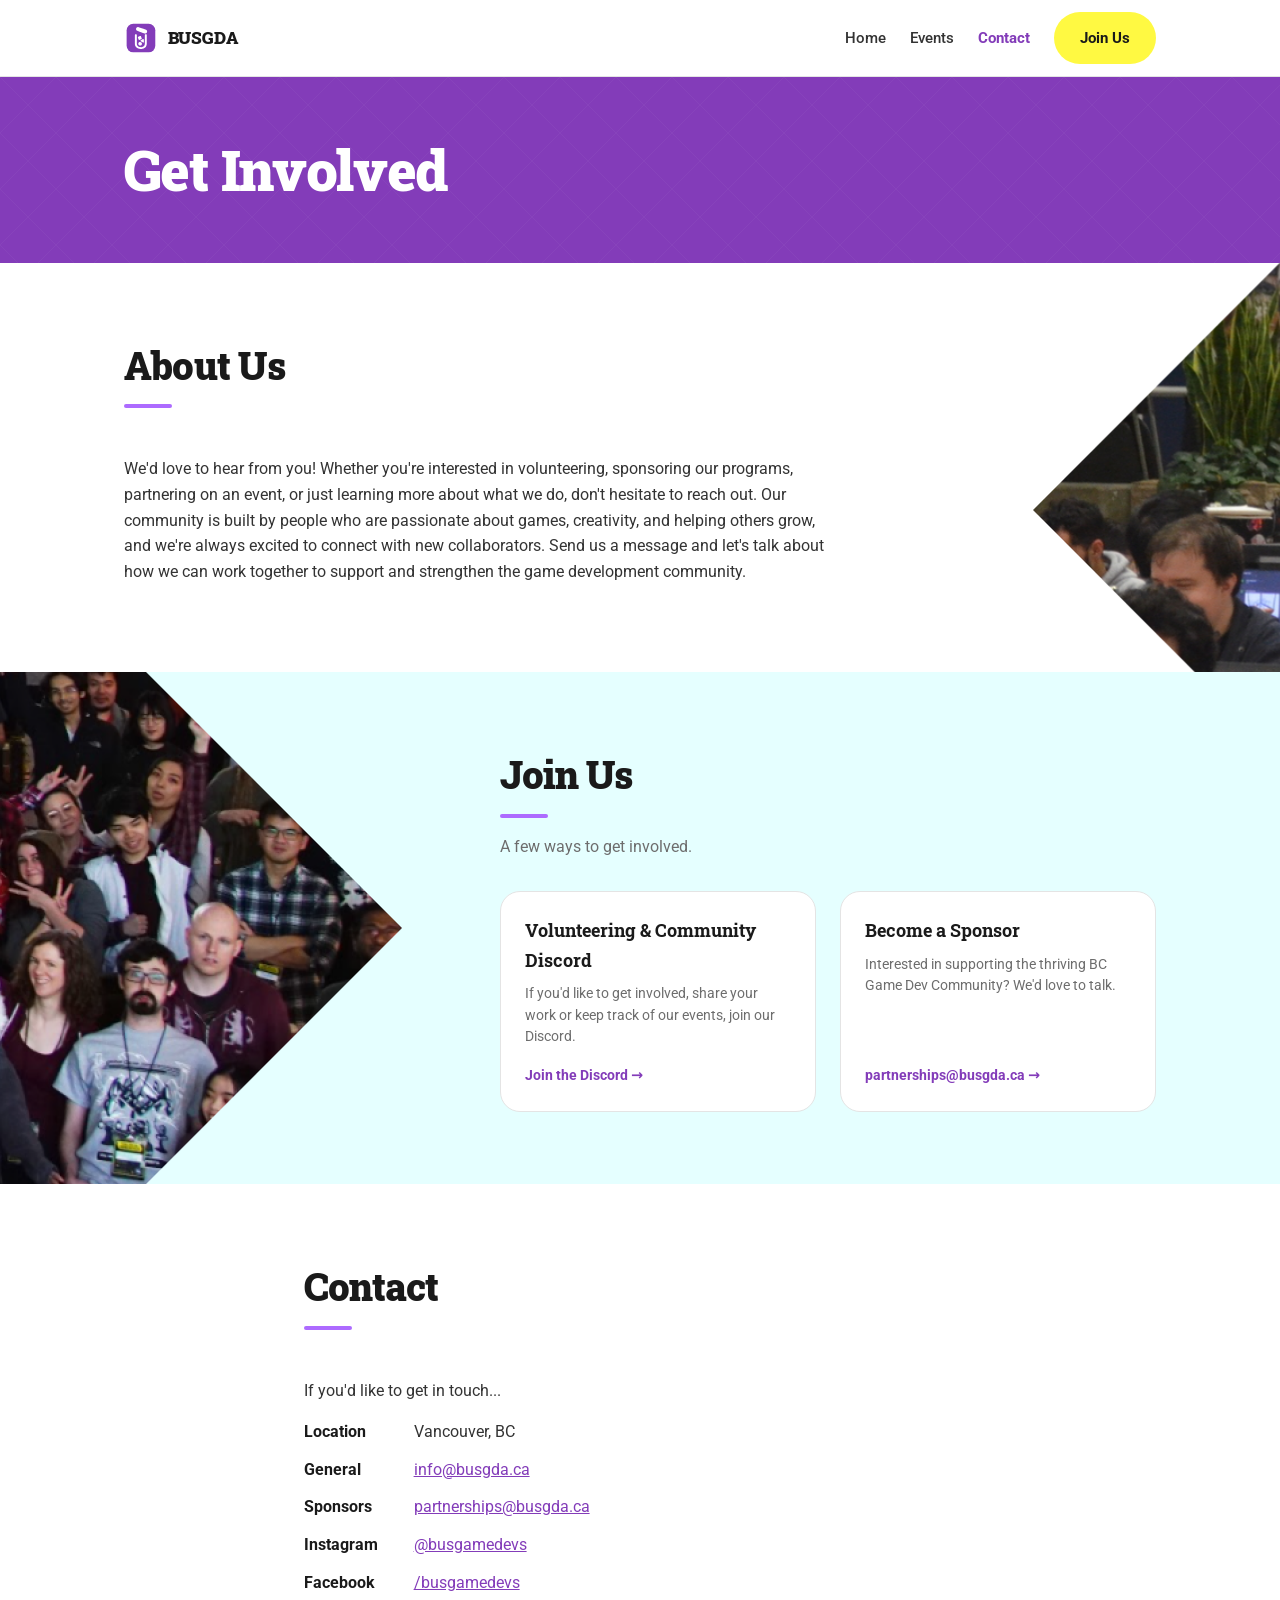
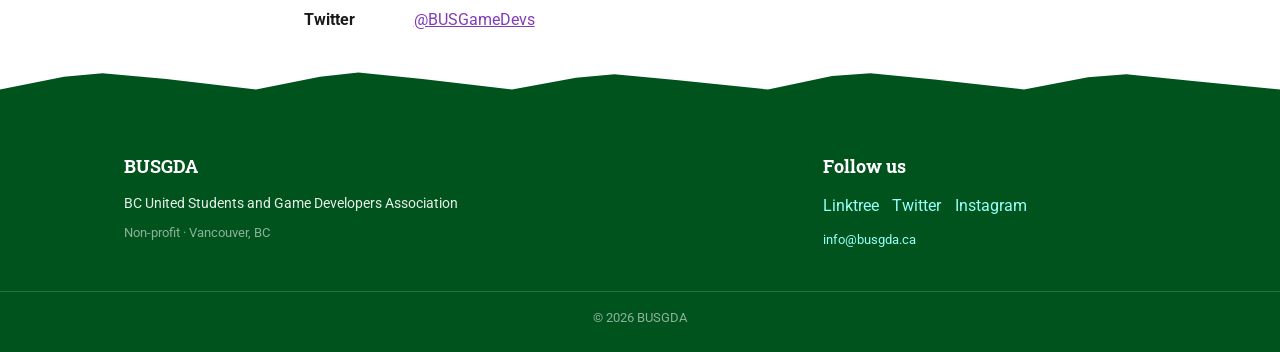
==== commit d9016424: "Added some photos and added some copy to contact ect!" ====
--- a/contact.html
+++ b/contact.html
@@ -15,6 +15,22 @@
   <link
     href="https://fonts.googleapis.com/css2?family=Roboto+Slab:wght@400;700;900&family=Roboto:wght@400;500;700;900&display=swap"
     rel="stylesheet">
+  <script type="application/ld+json">
+  {
+    "@context": "https://schema.org",
+    "@type": "Organization",
+    "name": "BUSGDA (BC United Students and Game Developers Association)",
+    "url": "https://busgda.ca",
+    "logo": "https://busgda.ca/assets/logos/svgs/Logo-IconAndText-WhiteOnTransparent.svg",
+    "email": "info@busgda.ca",
+    "sameAs": [
+      "https://discord.gg/fd2dR9jjfb",
+      "https://www.instagram.com/busgamedevs/",
+      "https://www.facebook.com/busgamedevs/",
+      "https://twitter.com/BUSGameDevs"
+    ]
+  }
+  </script>
 </head>
 
 <body>
@@ -46,57 +62,47 @@
     </div>
   </header>
 
-  <section class="section  landing-about-us" id="about">
-    <div class="about-text">
-      <div class="container">
+  <section class="section contact-about-us" id="about">
+
+    <div class="container">
+      <div class="about-text">
         <h2 class="section-title">About Us</h2>
         <p>
-          BUS Game Devs (BUSGDA) is a not-for-profit organization that brings
-          the local Vancouver game development community together with a
-          variety of events each year. Originally founded by students from UBC,
-          SFU, and BCIT, BUS has run the two largest community game jams
-          in the province since 2019.
-        </p>
-        <p>
-          Our events are opportunities to gather over a shared passion
-          for game development and a desire to grow, learn and
-          improve together! We throw Global Game Jam Vancouver, The Vancouver Game Dev Series,
-          Game Book Clubs and all sorts of Game Dev focused events!
-        </p>
-        <p>
-          Since its start in April 2023, Vancouver Game Dev Series (VGDS) has brought
-          fantastic speakers,industry veterans and hobbyists to learn and share
-          from their experience. It has expanded to host guests from other
-          parts of Canada and the US.
+          We'd love to hear from you! Whether you're interested in volunteering, sponsoring our programs, partnering on
+          an event, or just learning more about what we do, don't hesitate to reach out. Our community is built by
+          people who are passionate about games, creativity, and helping others grow, and we're always excited to
+          connect with new collaborators. Send us a message and let's talk about how we can work together to support and
+          strengthen the game development community.
         </p>
       </div>
     </div>
   </section>
-
-  <section class="section section-alt" id="join">
-    <div class="container">
-      <h2 class="section-title">Join Us</h2>
-      <p class="section-lead">A few ways to get involved.</p>
-      <div class="join-grid">
-        <div class="join-card">
-          <h3>Volunteering & Community Discord</h3>
-          <p>If you'd like to get involved, share your work or keep track of our events, join our Discord.</p>
-          <a class="join-link" href="https://discord.gg/fd2dR9jjfb" target="_blank" rel="noopener">Join the Discord
-            →</a>
-        </div>
-        <div class="join-card">
-          <h3>Become a Sponsor</h3>
-          <p>Interested in supporting the thriving BC Game Dev Community? We'd love to talk.</p>
-          <a class="join-link" href="mailto:partnerships@busgda.ca">partnerships@busgda.ca →</a>
-        </div>
-        <!-- <div class="join-card">
+  <div class="section-alt">
+    <section class="section contact-join-us" id="join">
+      <div class="container join-us-content">
+        <h2 class="section-title">Join Us</h2>
+        <p class="section-lead">A few ways to get involved.</p>
+        <div class="join-grid">
+          <div class="join-card">
+            <h3>Volunteering & Community Discord</h3>
+            <p>If you'd like to get involved, share your work or keep track of our events, join our Discord.</p>
+            <a class="join-link" href="https://discord.gg/fd2dR9jjfb" target="_blank" rel="noopener">Join the Discord
+              →</a>
+          </div>
+          <div class="join-card">
+            <h3>Become a Sponsor</h3>
+            <p>Interested in supporting the thriving BC Game Dev Community? We'd love to talk.</p>
+            <a class="join-link" href="mailto:partnerships@busgda.ca">partnerships@busgda.ca →</a>
+          </div>
+          <!-- <div class="join-card">
           <h3>Any additions</h3>
           <p>What it is ig?</p>
           <span class="link-placeholder">Signup link</span>
         </div> -->
+        </div>
       </div>
-    </div>
-  </section>
+    </section>
+  </div>
 
   <section class="section" id="contact">
     <div class="container narrow">
--- a/css/styles.css
+++ b/css/styles.css
@@ -91,6 +91,14 @@
   background-position: calc(50% + 900px) calc(10% - 200px);
 }
 
+.contact-about-us {
+  background-image: url("../assets/marketingPhotos/JamPhoto1.png");
+  background-size: auto;
+
+  background-repeat: no-repeat;
+  background-position: calc(50% + 900px) calc(10% - 200px);
+}
+
 .landing-next-up {
   background-image: url("../assets/marketingPhotos/BCGameJamPhoto1.png");
   background-size: auto;
@@ -100,6 +108,19 @@
 }
 
 .landing-next-up-content {
+  padding-left: 400px
+}
+
+.contact-join-us {
+
+  background-image: url("../assets/marketingPhotos/JamPhoto2.png");
+  background-size: auto;
+
+  background-position: calc(50% - 800px) calc(50%);
+  background-repeat: no-repeat;
+}
+
+.join-us-content {
   padding-left: 400px
 }
 
